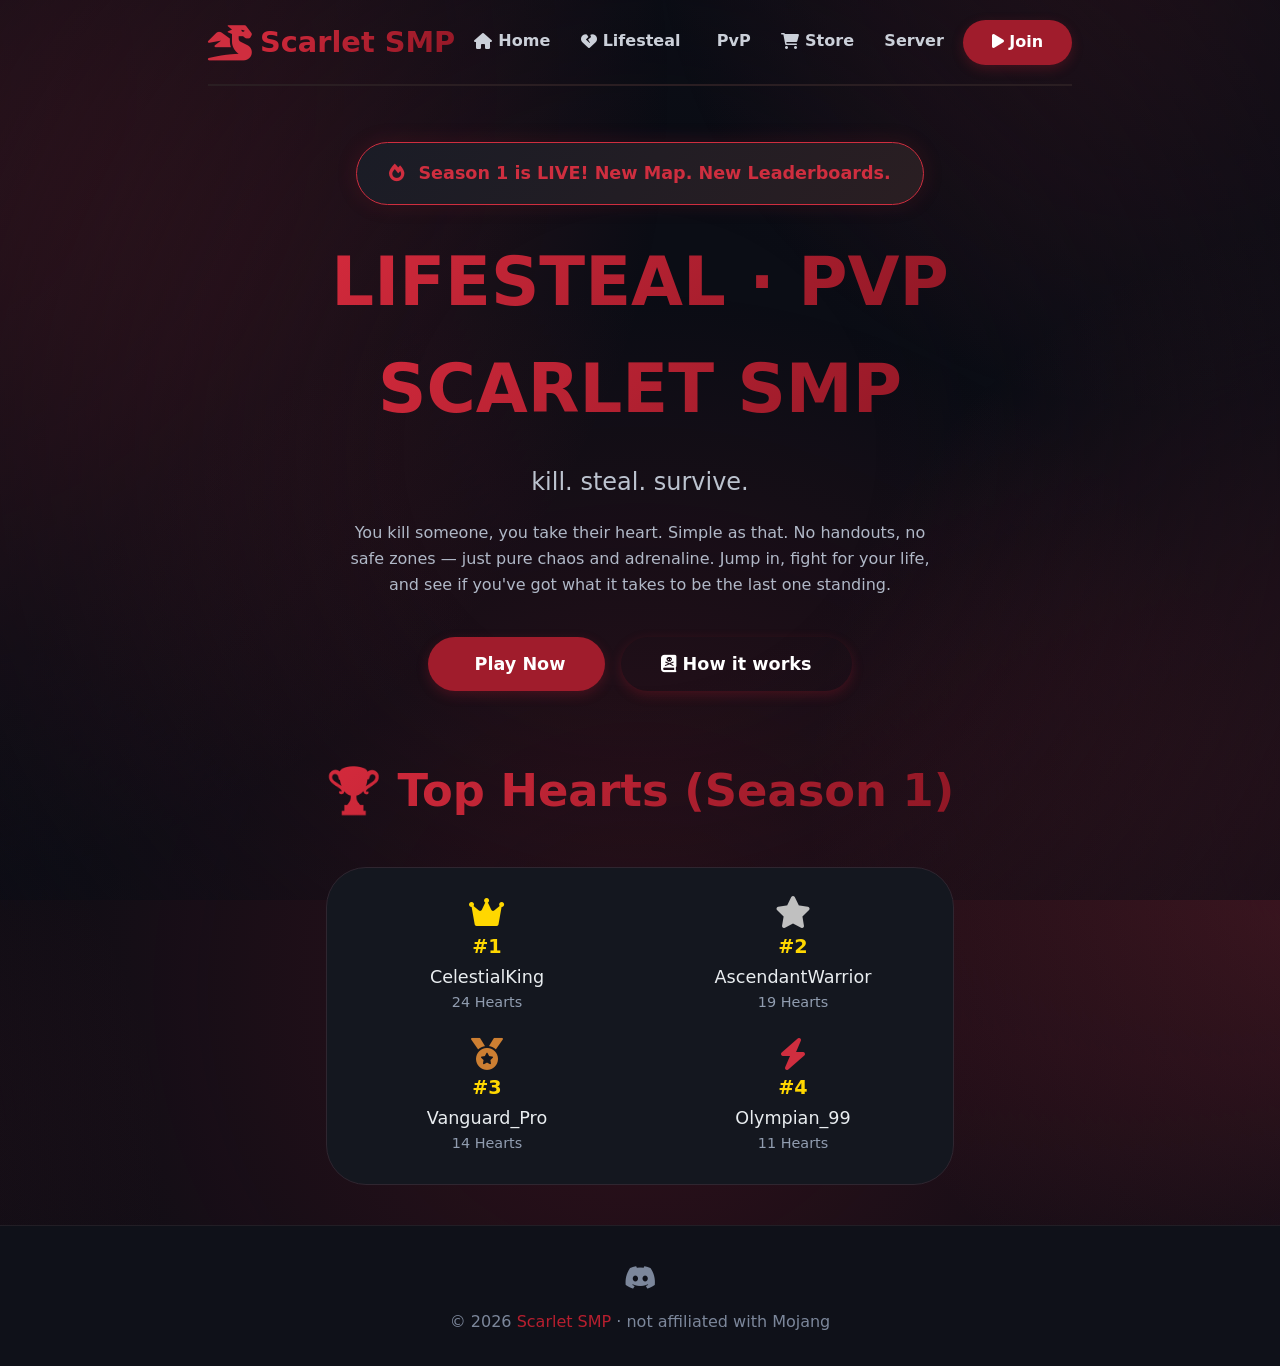
==== index.html @ 1c4e5451 "Add files via upload" ====
<!DOCTYPE html>
<html lang="en">
<head>
  <meta charset="UTF-8">
  <meta name="viewport" content="width=device-width, initial-scale=1.0">
  <title>Scarlet SMP · Home</title>
  <link rel="stylesheet" href="https://cdnjs.cloudflare.com/ajax/libs/font-awesome/6.0.0-beta3/css/all.min.css">
  <link rel="stylesheet" href="style.css">
  <style>
    .hero { text-align: center; padding: 3.5rem 0 1.5rem; }
    .hero h1 { font-size: 4.2rem; }
    .hero .subtitle { font-size: 1.5rem; margin: 1.2rem 0; color: #bcc3cf; }
    .hero p { max-width: 600px; margin: 0 auto 2.5rem; color: #b0b8c7; }
    
    .season-banner {
      background: linear-gradient(135deg, #1a1c26, #2a1e22);
      border: 1px solid #cf2e3f;
      border-radius: 60px;
      padding: 1rem 2rem;
      display: inline-block;
      margin-bottom: 1.5rem;
      color: #cf2e3f;
      font-weight: 700;
      font-size: 1.1rem;
      box-shadow: 0 0 20px rgba(160, 28, 44, 0.2);
    }
    .season-banner i { margin-right: 8px; }

    .leaderboard-grid {
      display: grid;
      grid-template-columns: repeat(auto-fit, minmax(200px, 1fr));
      gap: 1.5rem;
      margin: 2.5rem 0;
      background: #14171f;
      padding: 1.8rem 1.2rem;
      border-radius: 40px;
      border: 1px solid #2f2630;
    }
    .lb-item { text-align: center; }
    .lb-item i { font-size: 2rem; color: #cf2e3f; margin-bottom: 0.2rem; }
    .lb-item .rank { font-size: 1.2rem; font-weight: 700; color: #ffd700; }
    .lb-item .player { font-size: 1.1rem; color: #e9edf0; }
    .lb-item .stat { font-size: 0.9rem; color: #919db0; }
  </style>
</head>
<body>
  <div class="container">
    <nav class="navbar">
      <a href="index.html" class="logo"><i class="fas fa-dragon"></i><span>Scarlet SMP</span></a>
      <div class="nav-links">
        <a href="index.html"><i class="fas fa-home"></i> Home</a>
        <a href="lifesteal.html"><i class="fas fa-heart-broken"></i> Lifesteal</a>
        <a href="pvp.html"><i class="fas fa-sword"></i> PvP</a>
        <a href="store/index.html"><i class="fas fa-shopping-cart"></i> Store</a>
        <a href="server.html">Server</a>
      </div>
      <a href="minecraft://scarletsmp.playwithbao.com:48316" class="btn"><i class="fas fa-play"></i> Join</a>
    </nav>
  </div>

  <div class="container">
    <div class="hero">
      <div class="season-banner"><i class="fas fa-fire"></i> Season 1 is LIVE! New Map. New Leaderboards.</div>
      <h1>LIFESTEAL · PVP</h1>
      <h1>SCARLET SMP</h1>
      <div class="subtitle">kill. steal. survive.</div>
      <p>You kill someone, you take their heart. Simple as that. No handouts, no safe zones — just pure chaos and adrenaline. Jump in, fight for your life, and see if you've got what it takes to be the last one standing.</p>
      <div class="hero-actions" style="display: flex; gap: 1rem; justify-content: center; flex-wrap: wrap;">
        <a href="minecraft://scarletsmp.playwithbao.com:48316" class="btn" style="font-size: 1.1rem; padding: 0.8rem 2.5rem;"><i class="fas fa-sword"></i> Play Now</a>
        <a href="lifesteal.html" class="btn btn-outline" style="font-size: 1.1rem; padding: 0.8rem 2.5rem;"><i class="fas fa-book-dead"></i> How it works</a>
      </div>
    </div>
  </div>

  <!-- Leaderboard Section -->
  <div class="container">
    <h2 class="section-title"><span>🏆 Top Hearts (Season 1)</span></h2>
    <div class="leaderboard-grid">
      <div class="lb-item">
        <i class="fas fa-crown" style="color: #ffd700;"></i>
        <div class="rank">#1</div>
        <div class="player">CelestialKing</div>
        <div class="stat">24 Hearts</div>
      </div>
      <div class="lb-item">
        <i class="fas fa-star" style="color: #c0c0c0;"></i>
        <div class="rank">#2</div>
        <div class="player">AscendantWarrior</div>
        <div class="stat">19 Hearts</div>
      </div>
      <div class="lb-item">
        <i class="fas fa-medal" style="color: #cd7f32;"></i>
        <div class="rank">#3</div>
        <div class="player">Vanguard_Pro</div>
        <div class="stat">14 Hearts</div>
      </div>
      <div class="lb-item">
        <i class="fas fa-bolt" style="color: #cf2e3f;"></i>
        <div class="rank">#4</div>
        <div class="player">Olympian_99</div>
        <div class="stat">11 Hearts</div>
      </div>
    </div>
  </div>

  <footer>
    <div class="container">
      <div class="footer-content">
        <div class="socials">
          <a href="https://discord.gg/9A75VWaHrr" target="_blank"><i class="fab fa-discord"></i></a>
        </div>
        <div class="copy">&copy; 2026 <span>Scarlet SMP</span> · not affiliated with Mojang</div>
      </div>
    </div>
  </footer>
</body>
</html>
---- style.css ----
/* ===== PURE DARK THEME & SMOOTH ANIMATIONS ===== */
* { margin: 0; padding: 0; box-sizing: border-box; }

html { scroll-behavior: smooth; }

body {
  font-family: 'Segoe UI', Roboto, system-ui, sans-serif;
  background: #0b0d15;
  color: #e9edf0;
  line-height: 1.6;
  min-height: 100vh;
  display: flex;
  flex-direction: column;
  overflow-x: hidden;
  position: relative;
}

/* ===== MOVING BLURRY GLOW BACKGROUND ===== */
body::before {
  content: '';
  position: fixed;
  top: -50%;
  left: -50%;
  width: 200%;
  height: 200%;
  z-index: -2;
  pointer-events: none;
  
  /* Bright, large, soft circular blurs */
  background: 
    radial-gradient(circle 800px at 20% 30%, rgba(207, 46, 63, 0.35), transparent 100%),
    radial-gradient(circle 600px at 80% 70%, rgba(207, 46, 63, 0.30), transparent 100%),
    radial-gradient(circle 700px at 50% 80%, rgba(160, 28, 44, 0.25), transparent 100%),
    radial-gradient(circle 500px at 70% 20%, rgba(207, 46, 63, 0.20), transparent 100%),
    radial-gradient(circle 550px at 10% 90%, rgba(160, 28, 44, 0.20), transparent 100%);
    
  /* 6% FASTER (18.8s instead of 20s) */
  animation: moveGlows 18.8s linear infinite alternate;
}

@keyframes moveGlows {
  0% { 
    transform: translate(0%, 0%) scale(1); 
  }
  25% { 
    transform: translate(-5%, -5%) scale(1.1); 
  }
  50% { 
    transform: translate(5%, -10%) scale(0.9); 
  }
  75% { 
    transform: translate(-10%, 5%) scale(1.05); 
  }
  100% { 
    transform: translate(0%, 0%) scale(1); 
  }
}

/* Slightly lighter vignette to keep focus on text */
body::after {
  content: '';
  position: fixed;
  top: 0; left: 0; width: 100%; height: 100%;
  background: radial-gradient(circle at center, transparent 30%, rgba(11, 13, 21, 0.6) 100%);
  z-index: -1;
  pointer-events: none;
}

.container { max-width: 1200px; margin: 0 auto; padding: 0 1.5rem; }

/* ===== ANIMATIONS ===== */
@keyframes fadeInDown {
  from { opacity: 0; transform: translateY(-30px); }
  to { opacity: 1; transform: translateY(0); }
}
@keyframes fadeInUp {
  from { opacity: 0; transform: translateY(40px); }
  to { opacity: 1; transform: translateY(0); }
}
@keyframes shimmer {
  0% { background-position: 0% 50%; }
  50% { background-position: 100% 50%; }
  100% { background-position: 0% 50%; }
}
@keyframes pulse {
  0% { transform: scale(0.95); opacity: 0.7; }
  50% { transform: scale(1.1); opacity: 1; }
  100% { transform: scale(0.95); opacity: 0.7; }
}

.navbar { animation: fadeInDown 0.6s ease-out; }
.hero h1 { animation: fadeInUp 0.8s ease-out; }
.hero .subtitle { animation: fadeInUp 0.8s ease-out 0.2s both; }
.hero p { animation: fadeInUp 0.8s ease-out 0.3s both; }
.hero-actions { animation: fadeInUp 0.8s ease-out 0.4s both; }

.stat-item { animation: fadeInUp 0.6s ease-out both; }
.stat-item:nth-child(1) { animation-delay: 0.1s; }
.stat-item:nth-child(2) { animation-delay: 0.2s; }
.stat-item:nth-child(3) { animation-delay: 0.3s; }
.stat-item:nth-child(4) { animation-delay: 0.4s; }

.feature-card { animation: fadeInUp 0.7s ease-out both; }
.feature-card:nth-child(1) { animation-delay: 0.1s; }
.feature-card:nth-child(2) { animation-delay: 0.2s; }
.feature-card:nth-child(3) { animation-delay: 0.3s; }
.feature-card:nth-child(4) { animation-delay: 0.4s; }

.pvp-card { animation: fadeInUp 0.7s ease-out both; }
.pvp-card:nth-child(1) { animation-delay: 0.1s; }
.pvp-card:nth-child(2) { animation-delay: 0.2s; }
.pvp-card:nth-child(3) { animation-delay: 0.3s; }
.pvp-card:nth-child(4) { animation-delay: 0.4s; }

/* ===== GRADIENTS WITH SHIMMER ===== */
.scarlet-glow, .logo span, .server-ip .ip, .stat-item .number, .section-title span, .hero h1 {
  background: linear-gradient(135deg, #d42a3c, #8f1725, #d42a3c);
  background-size: 200% 200%;
  -webkit-background-clip: text;
  -webkit-text-fill-color: transparent;
  background-clip: text;
  animation: shimmer 4s ease-in-out infinite;
}

.btn, .badge { background: #a01c2c; transition: all 0.3s ease; }
.btn:hover { background: #c42336; transform: scale(1.05); }
.btn-outline {
  border: 2px solid #cf2e3f;
  color: #f03a4e;
  background: transparent;
  transition: all 0.3s ease;
}
.btn-outline:hover { background: #cf2e3f; color: white; transform: scale(1.05); }

/* ===== NAVBAR ===== */
.navbar {
  display: flex;
  justify-content: space-between;
  align-items: center;
  flex-wrap: wrap;
  padding: 1.2rem 0;
  border-bottom: 2px solid #2a1e22;
  gap: 1rem;
}
.logo {
  display: flex;
  align-items: center;
  gap: 0.5rem;
  font-size: 1.8rem;
  font-weight: 800;
  text-decoration: none;
}
.logo i { color: #cf2e3f; font-size: 2.2rem; }

.nav-links {
  display: flex;
  gap: 1.5rem;
  font-weight: 600;
  flex-wrap: wrap;
}
.nav-links a {
  color: #cbd0d9;
  text-decoration: none;
  transition: 0.3s ease;
  padding: 0.4rem 0.2rem;
  border-bottom: 2px solid transparent;
  display: flex;
  align-items: center;
}
.nav-links a:hover { color: #f03a4e; border-bottom-color: #cf2e3f; transform: translateY(-2px); }
.nav-links a i { margin-right: 6px; }

.btn {
  display: inline-block;
  padding: 0.6rem 1.8rem;
  border-radius: 40px;
  font-weight: 700;
  color: white;
  text-decoration: none;
  border: none;
  cursor: pointer;
  box-shadow: 0 4px 12px rgba(160, 28, 44, 0.3);
}

/* ===== FOOTER ===== */
footer {
  margin-top: auto;
  background: #0f1119;
  padding: 2rem 0;
  border-top: 1px solid #221e25;
}
.footer-content {
  display: flex;
  flex-direction: column;
  align-items: center;
  gap: 0.6rem;
  color: #7c879b;
}
.footer-content .socials { display: flex; gap: 2rem; font-size: 1.6rem; }
.footer-content .socials a { color: #7c879b; transition: 0.3s ease; }
.footer-content .socials a:hover { color: #cf2e3f; transform: scale(1.1) rotate(5deg); }
.footer-content .copy span { color: #b71f2f; }

/* ===== PAGE SPECIFIC STYLES ===== */
.stats-grid {
  display: grid;
  grid-template-columns: repeat(4, 1fr);
  gap: 1.8rem;
  margin: 2.5rem 0;
  background: #14171f;
  padding: 1.8rem 1.2rem;
  border-radius: 40px;
  border: 1px solid #2f2630;
}
.stat-item { text-align: center; }
.stat-item i { font-size: 2.2rem; color: #cf2e3f; margin-bottom: 0.2rem; }
.stat-item .number { font-size: 2rem; font-weight: 800; }
.stat-item .label { color: #9ba3b3; font-weight: 500; text-transform: uppercase; font-size: 0.8rem; }

.section-title {
  font-size: 2.8rem;
  font-weight: 800;
  margin: 2.5rem 0 2rem;
  text-align: center;
}

.feature-card {
  background: #14171f;
  padding: 2rem 1.5rem;
  border-radius: 30px;
  border: 1px solid #2a2025;
  transition: all 0.3s cubic-bezier(0.175, 0.885, 0.32, 1.275);
  box-shadow: 0 8px 0 #0b0d15;
}
.feature-card:hover {
  transform: translateY(-10px) scale(1.02);
  border-color: #b71f2f;
  box-shadow: 0 15px 30px -10px rgba(160, 28, 44, 0.4);
}
.feature-card i { font-size: 2.5rem; color: #cf2e3f; margin-bottom: 0.8rem; }
.feature-card h3 { font-size: 1.6rem; font-weight: 700; margin-bottom: 0.5rem; }
.feature-card p { color: #a4adb9; }

.pvp-card {
  background: #11141c;
  border-radius: 30px;
  padding: 2rem 1.8rem;
  flex: 1 1 220px;
  border: 1px solid #2d2127;
  text-align: center;
  transition: all 0.3s cubic-bezier(0.175, 0.885, 0.32, 1.275);
}
.pvp-card:hover {
  transform: translateY(-10px) scale(1.02);
  border-color: #b71f2f;
  box-shadow: 0 15px 30px -10px rgba(160, 28, 44, 0.4);
}
.pvp-card i { font-size: 2.8rem; color: #b71f2f; }
.pvp-card h4 { font-size: 1.5rem; margin: 0.5rem 0; }
.pvp-card .small-text { color: #919db0; }

/* Responsive */
@media (max-width: 750px) {
  .navbar { flex-direction: column; gap: 0.8rem; }
  .stats-grid { grid-template-columns: repeat(2, 1fr); }
}
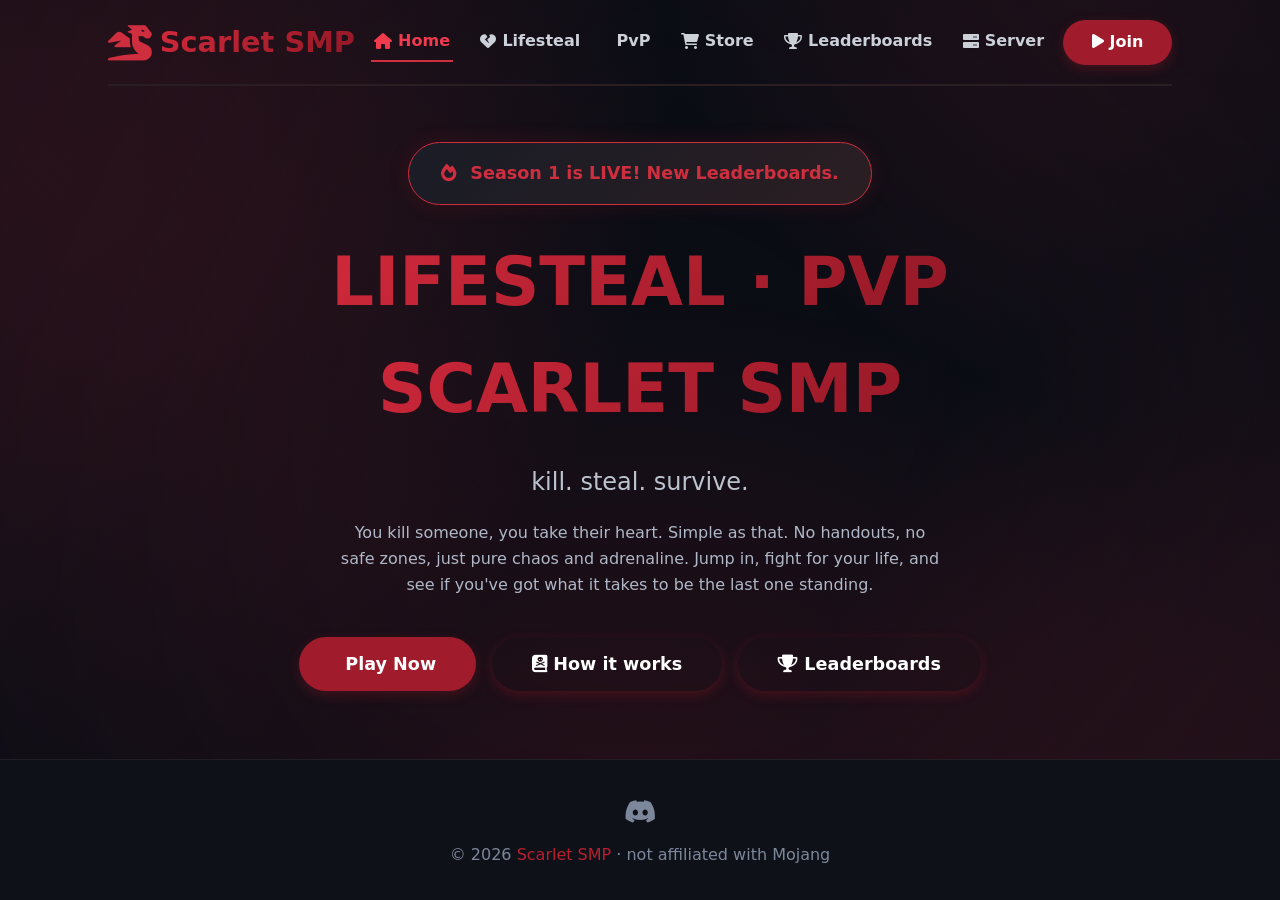
==== commit f7c40982: "Add files via upload" ====
--- a/index.html
+++ b/index.html
@@ -11,7 +11,6 @@
     .hero h1 { font-size: 4.2rem; }
     .hero .subtitle { font-size: 1.5rem; margin: 1.2rem 0; color: #bcc3cf; }
     .hero p { max-width: 600px; margin: 0 auto 2.5rem; color: #b0b8c7; }
-    
     .season-banner {
       background: linear-gradient(135deg, #1a1c26, #2a1e22);
       border: 1px solid #cf2e3f;
@@ -25,22 +24,6 @@
       box-shadow: 0 0 20px rgba(160, 28, 44, 0.2);
     }
     .season-banner i { margin-right: 8px; }
-
-    .leaderboard-grid {
-      display: grid;
-      grid-template-columns: repeat(auto-fit, minmax(200px, 1fr));
-      gap: 1.5rem;
-      margin: 2.5rem 0;
-      background: #14171f;
-      padding: 1.8rem 1.2rem;
-      border-radius: 40px;
-      border: 1px solid #2f2630;
-    }
-    .lb-item { text-align: center; }
-    .lb-item i { font-size: 2rem; color: #cf2e3f; margin-bottom: 0.2rem; }
-    .lb-item .rank { font-size: 1.2rem; font-weight: 700; color: #ffd700; }
-    .lb-item .player { font-size: 1.1rem; color: #e9edf0; }
-    .lb-item .stat { font-size: 0.9rem; color: #919db0; }
   </style>
 </head>
 <body>
@@ -48,11 +31,12 @@
     <nav class="navbar">
       <a href="index.html" class="logo"><i class="fas fa-dragon"></i><span>Scarlet SMP</span></a>
       <div class="nav-links">
-        <a href="index.html"><i class="fas fa-home"></i> Home</a>
+        <a href="index.html" style="color:#f03a4e; border-bottom-color:#cf2e3f;"><i class="fas fa-home"></i> Home</a>
         <a href="lifesteal.html"><i class="fas fa-heart-broken"></i> Lifesteal</a>
         <a href="pvp.html"><i class="fas fa-sword"></i> PvP</a>
         <a href="store/index.html"><i class="fas fa-shopping-cart"></i> Store</a>
-        <a href="server.html">Server</a>
+        <a href="leaderboards.html"><i class="fas fa-trophy"></i> Leaderboards</a>
+        <a href="server.html"><i class="fas fa-server"></i> Server</a>
       </div>
       <a href="minecraft://scarletsmp.playwithbao.com:48316" class="btn"><i class="fas fa-play"></i> Join</a>
     </nav>
@@ -60,45 +44,15 @@
 
   <div class="container">
     <div class="hero">
-      <div class="season-banner"><i class="fas fa-fire"></i> Season 1 is LIVE! New Map. New Leaderboards.</div>
+      <div class="season-banner"><i class="fas fa-fire"></i> Season 1 is LIVE! New Leaderboards.</div>
       <h1>LIFESTEAL · PVP</h1>
       <h1>SCARLET SMP</h1>
       <div class="subtitle">kill. steal. survive.</div>
-      <p>You kill someone, you take their heart. Simple as that. No handouts, no safe zones — just pure chaos and adrenaline. Jump in, fight for your life, and see if you've got what it takes to be the last one standing.</p>
+      <p>You kill someone, you take their heart. Simple as that. No handouts, no safe zones, just pure chaos and adrenaline. Jump in, fight for your life, and see if you've got what it takes to be the last one standing.</p>
       <div class="hero-actions" style="display: flex; gap: 1rem; justify-content: center; flex-wrap: wrap;">
         <a href="minecraft://scarletsmp.playwithbao.com:48316" class="btn" style="font-size: 1.1rem; padding: 0.8rem 2.5rem;"><i class="fas fa-sword"></i> Play Now</a>
         <a href="lifesteal.html" class="btn btn-outline" style="font-size: 1.1rem; padding: 0.8rem 2.5rem;"><i class="fas fa-book-dead"></i> How it works</a>
-      </div>
-    </div>
-  </div>
-
-  <!-- Leaderboard Section -->
-  <div class="container">
-    <h2 class="section-title"><span>🏆 Top Hearts (Season 1)</span></h2>
-    <div class="leaderboard-grid">
-      <div class="lb-item">
-        <i class="fas fa-crown" style="color: #ffd700;"></i>
-        <div class="rank">#1</div>
-        <div class="player">CelestialKing</div>
-        <div class="stat">24 Hearts</div>
-      </div>
-      <div class="lb-item">
-        <i class="fas fa-star" style="color: #c0c0c0;"></i>
-        <div class="rank">#2</div>
-        <div class="player">AscendantWarrior</div>
-        <div class="stat">19 Hearts</div>
-      </div>
-      <div class="lb-item">
-        <i class="fas fa-medal" style="color: #cd7f32;"></i>
-        <div class="rank">#3</div>
-        <div class="player">Vanguard_Pro</div>
-        <div class="stat">14 Hearts</div>
-      </div>
-      <div class="lb-item">
-        <i class="fas fa-bolt" style="color: #cf2e3f;"></i>
-        <div class="rank">#4</div>
-        <div class="player">Olympian_99</div>
-        <div class="stat">11 Hearts</div>
+        <a href="leaderboards.html" class="btn btn-outline" style="font-size: 1.1rem; padding: 0.8rem 2.5rem;"><i class="fas fa-trophy"></i> Leaderboards</a>
       </div>
     </div>
   </div>
@@ -107,7 +61,7 @@
     <div class="container">
       <div class="footer-content">
         <div class="socials">
-          <a href="https://discord.gg/9A75VWaHrr" target="_blank"><i class="fab fa-discord"></i></a>
+          <a href="https://discord.gg/pzXv2XDpx" target="_blank"><i class="fab fa-discord"></i></a>
         </div>
         <div class="copy">&copy; 2026 <span>Scarlet SMP</span> · not affiliated with Mojang</div>
       </div>
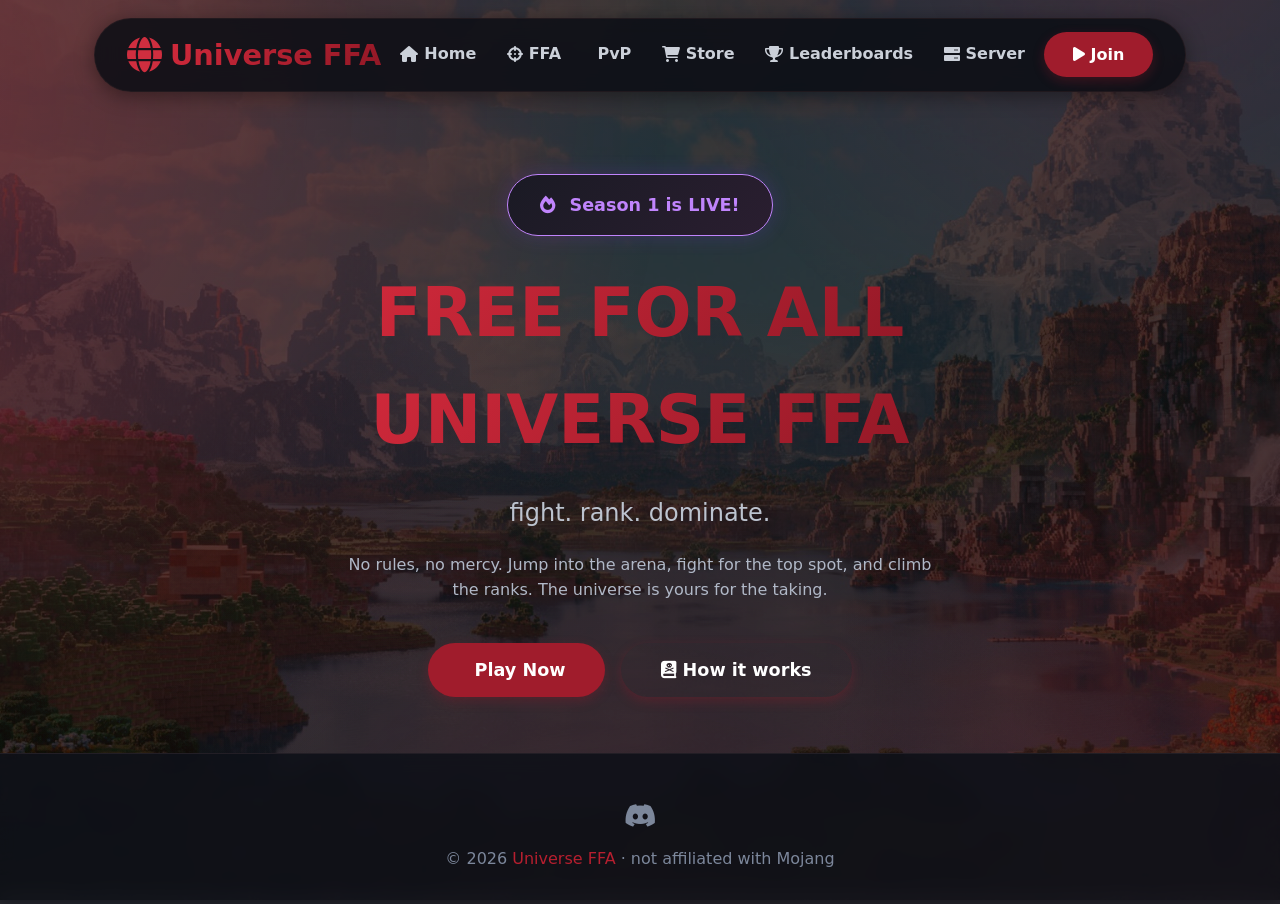
==== commit 9ae47b2b: "Update index.html" ====
--- a/index.html
+++ b/index.html
@@ -3,25 +3,20 @@
 <head>
   <meta charset="UTF-8">
   <meta name="viewport" content="width=device-width, initial-scale=1.0">
-  <title>Scarlet SMP · Home</title>
+  <title>Universe FFA · Home</title>
+  <link rel="icon" type="image/png" href="favicon.png">
   <link rel="stylesheet" href="https://cdnjs.cloudflare.com/ajax/libs/font-awesome/6.0.0-beta3/css/all.min.css">
   <link rel="stylesheet" href="style.css">
   <style>
-    .hero { text-align: center; padding: 3.5rem 0 1.5rem; }
+    .hero { text-align: center; padding: 3.5rem 0; }
     .hero h1 { font-size: 4.2rem; }
     .hero .subtitle { font-size: 1.5rem; margin: 1.2rem 0; color: #bcc3cf; }
     .hero p { max-width: 600px; margin: 0 auto 2.5rem; color: #b0b8c7; }
     .season-banner {
-      background: linear-gradient(135deg, #1a1c26, #2a1e22);
-      border: 1px solid #cf2e3f;
-      border-radius: 60px;
-      padding: 1rem 2rem;
-      display: inline-block;
-      margin-bottom: 1.5rem;
-      color: #cf2e3f;
-      font-weight: 700;
-      font-size: 1.1rem;
-      box-shadow: 0 0 20px rgba(160, 28, 44, 0.2);
+      background: linear-gradient(135deg, #1a1a24, #2a1e30);
+      border: 1px solid #c084fc; border-radius: 60px; padding: 1rem 2rem;
+      display: inline-block; margin-bottom: 1.5rem; color: #c084fc;
+      font-weight: 700; font-size: 1.1rem; box-shadow: 0 0 20px rgba(124, 58, 237, 0.2);
     }
     .season-banner i { margin-right: 8px; }
   </style>
@@ -29,10 +24,10 @@
 <body>
   <div class="container">
     <nav class="navbar">
-      <a href="index.html" class="logo"><i class="fas fa-dragon"></i><span>Scarlet SMP</span></a>
+      <a href="index.html" class="logo"><i class="fas fa-globe"></i><span>Universe FFA</span></a>
       <div class="nav-links">
-        <a href="index.html" style="color:#f03a4e; border-bottom-color:#cf2e3f;"><i class="fas fa-home"></i> Home</a>
-        <a href="lifesteal.html"><i class="fas fa-heart-broken"></i> Lifesteal</a>
+        <a href="index.html"><i class="fas fa-home"></i> Home</a>
+        <a href="ffa.html"><i class="fas fa-crosshairs"></i> FFA</a>
         <a href="pvp.html"><i class="fas fa-sword"></i> PvP</a>
         <a href="store/index.html"><i class="fas fa-shopping-cart"></i> Store</a>
         <a href="leaderboards.html"><i class="fas fa-trophy"></i> Leaderboards</a>
@@ -41,31 +36,28 @@
       <a href="minecraft://scarletsmp.playwithbao.com:48316" class="btn"><i class="fas fa-play"></i> Join</a>
     </nav>
   </div>
-
   <div class="container">
     <div class="hero">
-      <div class="season-banner"><i class="fas fa-fire"></i> Season 1 is LIVE! New Leaderboards.</div>
-      <h1>LIFESTEAL · PVP</h1>
-      <h1>SCARLET SMP</h1>
-      <div class="subtitle">kill. steal. survive.</div>
-      <p>You kill someone, you take their heart. Simple as that. No handouts, no safe zones, just pure chaos and adrenaline. Jump in, fight for your life, and see if you've got what it takes to be the last one standing.</p>
+      <div class="season-banner"><i class="fas fa-fire"></i> Season 1 is LIVE!</div>
+      <h1>FREE FOR ALL</h1>
+      <h1>UNIVERSE FFA</h1>
+      <div class="subtitle">fight. rank. dominate.</div>
+      <p>No rules, no mercy. Jump into the arena, fight for the top spot, and climb the ranks. The universe is yours for the taking.</p>
       <div class="hero-actions" style="display: flex; gap: 1rem; justify-content: center; flex-wrap: wrap;">
         <a href="minecraft://scarletsmp.playwithbao.com:48316" class="btn" style="font-size: 1.1rem; padding: 0.8rem 2.5rem;"><i class="fas fa-sword"></i> Play Now</a>
-        <a href="lifesteal.html" class="btn btn-outline" style="font-size: 1.1rem; padding: 0.8rem 2.5rem;"><i class="fas fa-book-dead"></i> How it works</a>
-        <a href="leaderboards.html" class="btn btn-outline" style="font-size: 1.1rem; padding: 0.8rem 2.5rem;"><i class="fas fa-trophy"></i> Leaderboards</a>
+        <a href="ffa.html" class="btn btn-outline" style="font-size: 1.1rem; padding: 0.8rem 2.5rem;"><i class="fas fa-book-dead"></i> How it works</a>
       </div>
     </div>
   </div>
-
   <footer>
     <div class="container">
       <div class="footer-content">
         <div class="socials">
           <a href="https://discord.gg/pzXv2XDpx" target="_blank"><i class="fab fa-discord"></i></a>
         </div>
-        <div class="copy">&copy; 2026 <span>Scarlet SMP</span> · not affiliated with Mojang</div>
+        <div class="copy">&copy; 2026 <span>Universe FFA</span> · not affiliated with Mojang</div>
       </div>
     </div>
   </footer>
 </body>
-</html>+</html>
--- a/style.css
+++ b/style.css
@@ -1,11 +1,12 @@
-/* ===== PURE DARK THEME & SMOOTH ANIMATIONS ===== */
 * { margin: 0; padding: 0; box-sizing: border-box; }
-
 html { scroll-behavior: smooth; }
-
 body {
   font-family: 'Segoe UI', Roboto, system-ui, sans-serif;
-  background: #0b0d15;
+  background-image: url('mc-bg.jpg');
+  background-size: cover;
+  background-position: center;
+  background-attachment: fixed;
+  background-repeat: no-repeat;
   color: #e9edf0;
   line-height: 1.6;
   min-height: 100vh;
@@ -14,61 +15,41 @@
   overflow-x: hidden;
   position: relative;
 }
-
-/* ===== MOVING BLURRY GLOW BACKGROUND ===== */
 body::before {
+  content: '';
+  position: fixed;
+  top: 0;
+  left: 0;
+  width: 100%;
+  height: 100%;
+  background: rgba(0, 0, 0, 0.75);
+  z-index: -2;
+  pointer-events: none;
+}
+body::after {
   content: '';
   position: fixed;
   top: -50%;
   left: -50%;
   width: 200%;
   height: 200%;
-  z-index: -2;
-  pointer-events: none;
-  
-  /* Bright, large, soft circular blurs */
-  background: 
-    radial-gradient(circle 800px at 20% 30%, rgba(207, 46, 63, 0.35), transparent 100%),
-    radial-gradient(circle 600px at 80% 70%, rgba(207, 46, 63, 0.30), transparent 100%),
-    radial-gradient(circle 700px at 50% 80%, rgba(160, 28, 44, 0.25), transparent 100%),
-    radial-gradient(circle 500px at 70% 20%, rgba(207, 46, 63, 0.20), transparent 100%),
-    radial-gradient(circle 550px at 10% 90%, rgba(160, 28, 44, 0.20), transparent 100%);
-    
-  /* 6% FASTER (18.8s instead of 20s) */
+  background: radial-gradient(circle 800px at 20% 30%, rgba(207, 46, 63, 0.35), transparent 100%),
+              radial-gradient(circle 600px at 80% 70%, rgba(207, 46, 63, 0.30), transparent 100%),
+              radial-gradient(circle 700px at 50% 80%, rgba(160, 28, 44, 0.25), transparent 100%),
+              radial-gradient(circle 500px at 70% 20%, rgba(207, 46, 63, 0.20), transparent 100%),
+              radial-gradient(circle 550px at 10% 90%, rgba(160, 28, 44, 0.20), transparent 100%);
   animation: moveGlows 18.8s linear infinite alternate;
-}
-
-@keyframes moveGlows {
-  0% { 
-    transform: translate(0%, 0%) scale(1); 
-  }
-  25% { 
-    transform: translate(-5%, -5%) scale(1.1); 
-  }
-  50% { 
-    transform: translate(5%, -10%) scale(0.9); 
-  }
-  75% { 
-    transform: translate(-10%, 5%) scale(1.05); 
-  }
-  100% { 
-    transform: translate(0%, 0%) scale(1); 
-  }
-}
-
-/* Slightly lighter vignette to keep focus on text */
-body::after {
-  content: '';
-  position: fixed;
-  top: 0; left: 0; width: 100%; height: 100%;
-  background: radial-gradient(circle at center, transparent 30%, rgba(11, 13, 21, 0.6) 100%);
   z-index: -1;
   pointer-events: none;
 }
-
-.container { max-width: 1200px; margin: 0 auto; padding: 0 1.5rem; }
-
-/* ===== ANIMATIONS ===== */
+@keyframes moveGlows {
+  0% { transform: translate(0%, 0%) scale(1); }
+  25% { transform: translate(-5%, -5%) scale(1.1); }
+  50% { transform: translate(5%, -10%) scale(0.9); }
+  75% { transform: translate(-10%, 5%) scale(1.05); }
+  100% { transform: translate(0%, 0%) scale(1); }
+}
+.container { max-width: 1200px; margin: 0 auto; padding: 0 1.5rem; margin-top: 10px; }
 @keyframes fadeInDown {
   from { opacity: 0; transform: translateY(-30px); }
   to { opacity: 1; transform: translateY(0); }
@@ -87,32 +68,26 @@
   50% { transform: scale(1.1); opacity: 1; }
   100% { transform: scale(0.95); opacity: 0.7; }
 }
-
 .navbar { animation: fadeInDown 0.6s ease-out; }
 .hero h1 { animation: fadeInUp 0.8s ease-out; }
 .hero .subtitle { animation: fadeInUp 0.8s ease-out 0.2s both; }
 .hero p { animation: fadeInUp 0.8s ease-out 0.3s both; }
 .hero-actions { animation: fadeInUp 0.8s ease-out 0.4s both; }
-
 .stat-item { animation: fadeInUp 0.6s ease-out both; }
 .stat-item:nth-child(1) { animation-delay: 0.1s; }
 .stat-item:nth-child(2) { animation-delay: 0.2s; }
 .stat-item:nth-child(3) { animation-delay: 0.3s; }
 .stat-item:nth-child(4) { animation-delay: 0.4s; }
-
 .feature-card { animation: fadeInUp 0.7s ease-out both; }
 .feature-card:nth-child(1) { animation-delay: 0.1s; }
 .feature-card:nth-child(2) { animation-delay: 0.2s; }
 .feature-card:nth-child(3) { animation-delay: 0.3s; }
 .feature-card:nth-child(4) { animation-delay: 0.4s; }
-
 .pvp-card { animation: fadeInUp 0.7s ease-out both; }
 .pvp-card:nth-child(1) { animation-delay: 0.1s; }
 .pvp-card:nth-child(2) { animation-delay: 0.2s; }
 .pvp-card:nth-child(3) { animation-delay: 0.3s; }
 .pvp-card:nth-child(4) { animation-delay: 0.4s; }
-
-/* ===== GRADIENTS WITH SHIMMER ===== */
 .scarlet-glow, .logo span, .server-ip .ip, .stat-item .number, .section-title span, .hero h1 {
   background: linear-gradient(135deg, #d42a3c, #8f1725, #d42a3c);
   background-size: 200% 200%;
@@ -121,7 +96,6 @@
   background-clip: text;
   animation: shimmer 4s ease-in-out infinite;
 }
-
 .btn, .badge { background: #a01c2c; transition: all 0.3s ease; }
 .btn:hover { background: #c42336; transform: scale(1.05); }
 .btn-outline {
@@ -132,16 +106,22 @@
 }
 .btn-outline:hover { background: #cf2e3f; color: white; transform: scale(1.05); }
 
-/* ===== NAVBAR ===== */
+/* ===== UPDATED CURVED NAVBAR ===== */
 .navbar {
   display: flex;
   justify-content: space-between;
   align-items: center;
   flex-wrap: wrap;
-  padding: 1.2rem 0;
-  border-bottom: 2px solid #2a1e22;
+  padding: 0.8rem 2rem;
+  margin: 0.5rem 0 1rem 0;
+  border-radius: 60px;
+  border: 1px solid rgba(42, 30, 34, 0.6);
   gap: 1rem;
-}
+  background: rgba(11, 13, 21, 0.85);
+  backdrop-filter: blur(12px);
+  box-shadow: 0 4px 20px rgba(0, 0, 0, 0.4);
+}
+
 .logo {
   display: flex;
   align-items: center;
@@ -151,7 +131,6 @@
   text-decoration: none;
 }
 .logo i { color: #cf2e3f; font-size: 2.2rem; }
-
 .nav-links {
   display: flex;
   gap: 1.5rem;
@@ -169,7 +148,6 @@
 }
 .nav-links a:hover { color: #f03a4e; border-bottom-color: #cf2e3f; transform: translateY(-2px); }
 .nav-links a i { margin-right: 6px; }
-
 .btn {
   display: inline-block;
   padding: 0.6rem 1.8rem;
@@ -181,11 +159,10 @@
   cursor: pointer;
   box-shadow: 0 4px 12px rgba(160, 28, 44, 0.3);
 }
-
-/* ===== FOOTER ===== */
 footer {
   margin-top: auto;
-  background: #0f1119;
+  background: rgba(15, 17, 25, 0.9);
+  backdrop-filter: blur(10px);
   padding: 2rem 0;
   border-top: 1px solid #221e25;
 }
@@ -200,14 +177,13 @@
 .footer-content .socials a { color: #7c879b; transition: 0.3s ease; }
 .footer-content .socials a:hover { color: #cf2e3f; transform: scale(1.1) rotate(5deg); }
 .footer-content .copy span { color: #b71f2f; }
-
-/* ===== PAGE SPECIFIC STYLES ===== */
 .stats-grid {
   display: grid;
   grid-template-columns: repeat(4, 1fr);
   gap: 1.8rem;
   margin: 2.5rem 0;
-  background: #14171f;
+  background: rgba(20, 23, 31, 0.9);
+  backdrop-filter: blur(10px);
   padding: 1.8rem 1.2rem;
   border-radius: 40px;
   border: 1px solid #2f2630;
@@ -216,16 +192,15 @@
 .stat-item i { font-size: 2.2rem; color: #cf2e3f; margin-bottom: 0.2rem; }
 .stat-item .number { font-size: 2rem; font-weight: 800; }
 .stat-item .label { color: #9ba3b3; font-weight: 500; text-transform: uppercase; font-size: 0.8rem; }
-
 .section-title {
   font-size: 2.8rem;
   font-weight: 800;
   margin: 2.5rem 0 2rem;
   text-align: center;
 }
-
 .feature-card {
-  background: #14171f;
+  background: rgba(20, 23, 31, 0.9);
+  backdrop-filter: blur(10px);
   padding: 2rem 1.5rem;
   border-radius: 30px;
   border: 1px solid #2a2025;
@@ -240,9 +215,9 @@
 .feature-card i { font-size: 2.5rem; color: #cf2e3f; margin-bottom: 0.8rem; }
 .feature-card h3 { font-size: 1.6rem; font-weight: 700; margin-bottom: 0.5rem; }
 .feature-card p { color: #a4adb9; }
-
 .pvp-card {
-  background: #11141c;
+  background: rgba(17, 20, 28, 0.9);
+  backdrop-filter: blur(10px);
   border-radius: 30px;
   padding: 2rem 1.8rem;
   flex: 1 1 220px;
@@ -258,9 +233,7 @@
 .pvp-card i { font-size: 2.8rem; color: #b71f2f; }
 .pvp-card h4 { font-size: 1.5rem; margin: 0.5rem 0; }
 .pvp-card .small-text { color: #919db0; }
-
-/* Responsive */
 @media (max-width: 750px) {
   .navbar { flex-direction: column; gap: 0.8rem; }
   .stats-grid { grid-template-columns: repeat(2, 1fr); }
-}+}
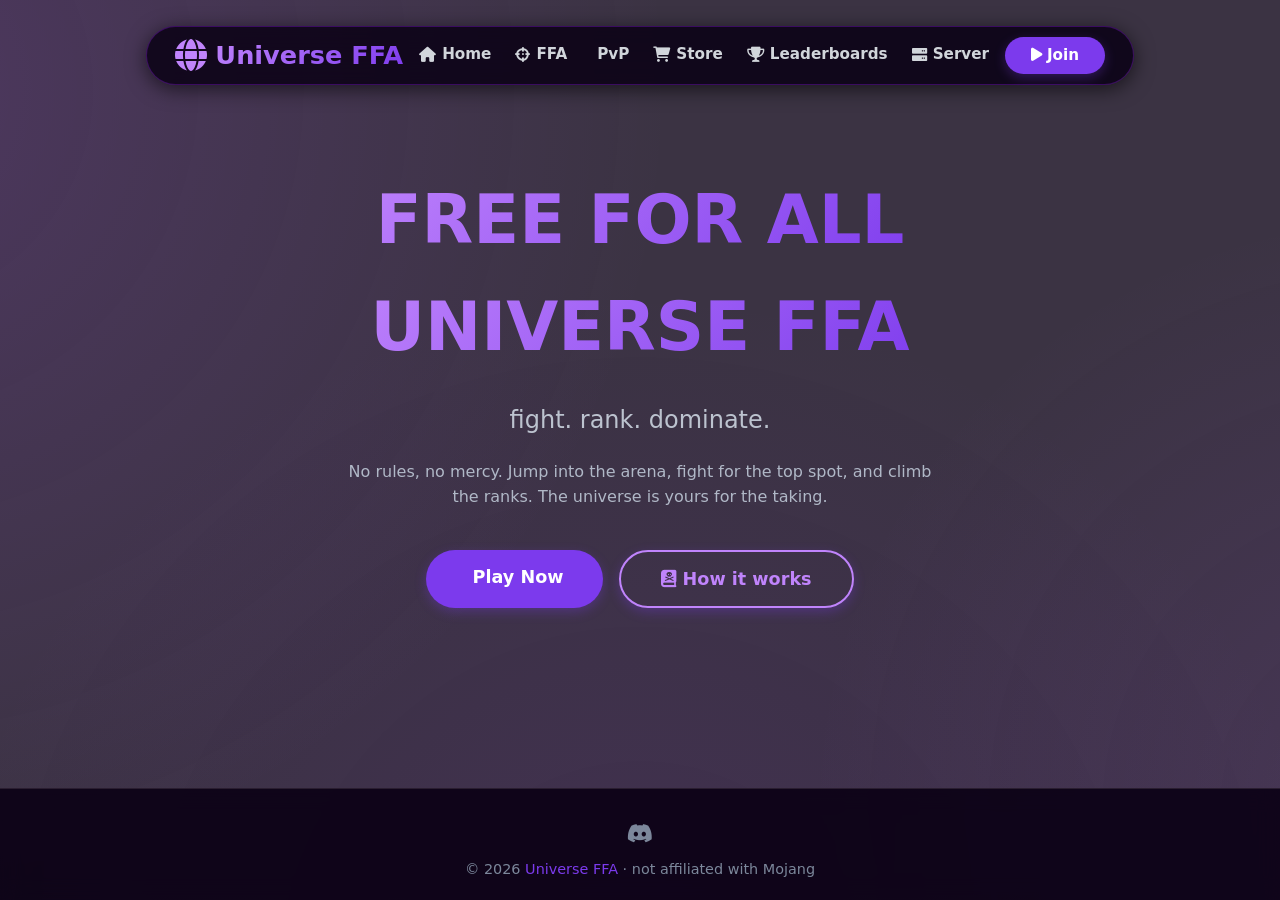
==== commit 0c7d27ed: "Update index.html" ====
--- a/index.html
+++ b/index.html
@@ -12,13 +12,6 @@
     .hero h1 { font-size: 4.2rem; }
     .hero .subtitle { font-size: 1.5rem; margin: 1.2rem 0; color: #bcc3cf; }
     .hero p { max-width: 600px; margin: 0 auto 2.5rem; color: #b0b8c7; }
-    .season-banner {
-      background: linear-gradient(135deg, #1a1a24, #2a1e30);
-      border: 1px solid #c084fc; border-radius: 60px; padding: 1rem 2rem;
-      display: inline-block; margin-bottom: 1.5rem; color: #c084fc;
-      font-weight: 700; font-size: 1.1rem; box-shadow: 0 0 20px rgba(124, 58, 237, 0.2);
-    }
-    .season-banner i { margin-right: 8px; }
   </style>
 </head>
 <body>
@@ -38,7 +31,6 @@
   </div>
   <div class="container">
     <div class="hero">
-      <div class="season-banner"><i class="fas fa-fire"></i> Season 1 is LIVE!</div>
       <h1>FREE FOR ALL</h1>
       <h1>UNIVERSE FFA</h1>
       <div class="subtitle">fight. rank. dominate.</div>
--- a/style.css
+++ b/style.css
@@ -2,12 +2,12 @@
 html { scroll-behavior: smooth; }
 body {
   font-family: 'Segoe UI', Roboto, system-ui, sans-serif;
-  background-image: url('mc-bg.jpg');
+  background-image: url('mc-bg.png');
   background-size: cover;
   background-position: center;
   background-attachment: fixed;
   background-repeat: no-repeat;
-  color: #e9edf0;
+  color: #f0f0f0;
   line-height: 1.6;
   min-height: 100vh;
   display: flex;
@@ -18,26 +18,18 @@
 body::before {
   content: '';
   position: fixed;
-  top: 0;
-  left: 0;
-  width: 100%;
-  height: 100%;
-  background: rgba(0, 0, 0, 0.75);
+  top: 0; left: 0; width: 100%; height: 100%;
+  background: rgba(10, 0, 20, 0.80);
   z-index: -2;
   pointer-events: none;
 }
 body::after {
   content: '';
   position: fixed;
-  top: -50%;
-  left: -50%;
-  width: 200%;
-  height: 200%;
-  background: radial-gradient(circle 800px at 20% 30%, rgba(207, 46, 63, 0.35), transparent 100%),
-              radial-gradient(circle 600px at 80% 70%, rgba(207, 46, 63, 0.30), transparent 100%),
-              radial-gradient(circle 700px at 50% 80%, rgba(160, 28, 44, 0.25), transparent 100%),
-              radial-gradient(circle 500px at 70% 20%, rgba(207, 46, 63, 0.20), transparent 100%),
-              radial-gradient(circle 550px at 10% 90%, rgba(160, 28, 44, 0.20), transparent 100%);
+  top: -50%; left: -50%; width: 200%; height: 200%;
+  background: radial-gradient(circle 800px at 20% 30%, rgba(180, 80, 255, 0.15), transparent 100%),
+              radial-gradient(circle 600px at 80% 70%, rgba(180, 80, 255, 0.10), transparent 100%),
+              radial-gradient(circle 700px at 50% 80%, rgba(120, 20, 200, 0.10), transparent 100%);
   animation: moveGlows 18.8s linear infinite alternate;
   z-index: -1;
   pointer-events: none;
@@ -50,6 +42,7 @@
   100% { transform: translate(0%, 0%) scale(1); }
 }
 .container { max-width: 1200px; margin: 0 auto; padding: 0 1.5rem; margin-top: 10px; }
+
 @keyframes fadeInDown {
   from { opacity: 0; transform: translateY(-30px); }
   to { opacity: 1; transform: translateY(0); }
@@ -68,172 +61,96 @@
   50% { transform: scale(1.1); opacity: 1; }
   100% { transform: scale(0.95); opacity: 0.7; }
 }
+
 .navbar { animation: fadeInDown 0.6s ease-out; }
 .hero h1 { animation: fadeInUp 0.8s ease-out; }
 .hero .subtitle { animation: fadeInUp 0.8s ease-out 0.2s both; }
 .hero p { animation: fadeInUp 0.8s ease-out 0.3s both; }
 .hero-actions { animation: fadeInUp 0.8s ease-out 0.4s both; }
-.stat-item { animation: fadeInUp 0.6s ease-out both; }
-.stat-item:nth-child(1) { animation-delay: 0.1s; }
-.stat-item:nth-child(2) { animation-delay: 0.2s; }
-.stat-item:nth-child(3) { animation-delay: 0.3s; }
-.stat-item:nth-child(4) { animation-delay: 0.4s; }
-.feature-card { animation: fadeInUp 0.7s ease-out both; }
-.feature-card:nth-child(1) { animation-delay: 0.1s; }
-.feature-card:nth-child(2) { animation-delay: 0.2s; }
-.feature-card:nth-child(3) { animation-delay: 0.3s; }
-.feature-card:nth-child(4) { animation-delay: 0.4s; }
-.pvp-card { animation: fadeInUp 0.7s ease-out both; }
-.pvp-card:nth-child(1) { animation-delay: 0.1s; }
-.pvp-card:nth-child(2) { animation-delay: 0.2s; }
-.pvp-card:nth-child(3) { animation-delay: 0.3s; }
-.pvp-card:nth-child(4) { animation-delay: 0.4s; }
-.scarlet-glow, .logo span, .server-ip .ip, .stat-item .number, .section-title span, .hero h1 {
-  background: linear-gradient(135deg, #d42a3c, #8f1725, #d42a3c);
+
+/* Thinner Floating Header */
+.navbar {
+  display: flex; justify-content: space-between; align-items: center; flex-wrap: wrap;
+  padding: 0.5rem 1.8rem; 
+  margin: 1rem 0; 
+  border-radius: 60px;
+  border: 1px solid rgba(120, 20, 200, 0.4); 
+  gap: 1rem;
+  background: rgba(10, 0, 20, 0.85); 
+  backdrop-filter: blur(12px);
+  box-shadow: 0 4px 20px rgba(0, 0, 0, 0.6);
+  animation: fadeInDown 0.6s ease-out;
+}
+.logo { display: flex; align-items: center; gap: 0.5rem; font-size: 1.6rem; font-weight: 800; text-decoration: none; }
+.logo i { color: #c084fc; font-size: 2rem; }
+.nav-links { display: flex; gap: 1.5rem; font-weight: 600; flex-wrap: wrap; }
+.nav-links a {
+  color: #d1d5db; text-decoration: none; transition: 0.3s ease;
+  padding: 0.2rem 0; border-bottom: 2px solid transparent; display: flex; align-items: center; font-size: 0.95rem;
+}
+.nav-links a:hover { color: #c084fc; border-bottom-color: #c084fc; }
+.nav-links a i { margin-right: 6px; }
+
+.btn { 
+  display: inline-block; padding: 0.4rem 1.6rem; border-radius: 40px; font-weight: 700; 
+  color: white; text-decoration: none; border: none; cursor: pointer; 
+  background: #7c3aed; transition: all 0.3s ease; box-shadow: 0 4px 12px rgba(124, 58, 237, 0.3); 
+  font-size: 0.95rem;
+}
+.btn:hover { background: #a855f7; transform: scale(1.05); }
+.btn-outline {
+  border: 2px solid #c084fc; color: #c084fc; background: transparent;
+}
+.btn-outline:hover { background: #c084fc; color: #0b0d15; }
+
+.glow-text, .logo span, .server-ip .ip, .stat-item .number, .section-title span, .hero h1 {
+  background: linear-gradient(135deg, #c084fc, #7c3aed, #c084fc);
   background-size: 200% 200%;
   -webkit-background-clip: text;
   -webkit-text-fill-color: transparent;
   background-clip: text;
   animation: shimmer 4s ease-in-out infinite;
 }
-.btn, .badge { background: #a01c2c; transition: all 0.3s ease; }
-.btn:hover { background: #c42336; transform: scale(1.05); }
-.btn-outline {
-  border: 2px solid #cf2e3f;
-  color: #f03a4e;
-  background: transparent;
-  transition: all 0.3s ease;
-}
-.btn-outline:hover { background: #cf2e3f; color: white; transform: scale(1.05); }
 
-/* ===== UPDATED CURVED NAVBAR ===== */
-.navbar {
-  display: flex;
-  justify-content: space-between;
-  align-items: center;
-  flex-wrap: wrap;
-  padding: 0.8rem 2rem;
-  margin: 0.5rem 0 1rem 0;
-  border-radius: 60px;
-  border: 1px solid rgba(42, 30, 34, 0.6);
-  gap: 1rem;
-  background: rgba(11, 13, 21, 0.85);
-  backdrop-filter: blur(12px);
-  box-shadow: 0 4px 20px rgba(0, 0, 0, 0.4);
-}
+/* Thinner Footer */
+footer { margin-top: auto; background: rgba(10, 0, 20, 0.9); backdrop-filter: blur(10px); padding: 1.2rem 0; border-top: 1px solid #2a1e30; }
+.footer-content { display: flex; flex-direction: column; align-items: center; gap: 0.4rem; color: #7c879b; font-size: 0.9rem; }
+.footer-content .socials { display: flex; gap: 1.5rem; font-size: 1.3rem; }
+.footer-content .socials a { color: #7c879b; transition: 0.3s ease; }
+.footer-content .socials a:hover { color: #c084fc; transform: scale(1.1) rotate(5deg); }
+.footer-content .copy span { color: #7c3aed; }
 
-.logo {
-  display: flex;
-  align-items: center;
-  gap: 0.5rem;
-  font-size: 1.8rem;
-  font-weight: 800;
-  text-decoration: none;
-}
-.logo i { color: #cf2e3f; font-size: 2.2rem; }
-.nav-links {
-  display: flex;
-  gap: 1.5rem;
-  font-weight: 600;
-  flex-wrap: wrap;
-}
-.nav-links a {
-  color: #cbd0d9;
-  text-decoration: none;
-  transition: 0.3s ease;
-  padding: 0.4rem 0.2rem;
-  border-bottom: 2px solid transparent;
-  display: flex;
-  align-items: center;
-}
-.nav-links a:hover { color: #f03a4e; border-bottom-color: #cf2e3f; transform: translateY(-2px); }
-.nav-links a i { margin-right: 6px; }
-.btn {
-  display: inline-block;
-  padding: 0.6rem 1.8rem;
-  border-radius: 40px;
-  font-weight: 700;
-  color: white;
-  text-decoration: none;
-  border: none;
-  cursor: pointer;
-  box-shadow: 0 4px 12px rgba(160, 28, 44, 0.3);
-}
-footer {
-  margin-top: auto;
-  background: rgba(15, 17, 25, 0.9);
-  backdrop-filter: blur(10px);
-  padding: 2rem 0;
-  border-top: 1px solid #221e25;
-}
-.footer-content {
-  display: flex;
-  flex-direction: column;
-  align-items: center;
-  gap: 0.6rem;
-  color: #7c879b;
-}
-.footer-content .socials { display: flex; gap: 2rem; font-size: 1.6rem; }
-.footer-content .socials a { color: #7c879b; transition: 0.3s ease; }
-.footer-content .socials a:hover { color: #cf2e3f; transform: scale(1.1) rotate(5deg); }
-.footer-content .copy span { color: #b71f2f; }
+/* Stats & Cards */
 .stats-grid {
-  display: grid;
-  grid-template-columns: repeat(4, 1fr);
-  gap: 1.8rem;
-  margin: 2.5rem 0;
-  background: rgba(20, 23, 31, 0.9);
-  backdrop-filter: blur(10px);
-  padding: 1.8rem 1.2rem;
-  border-radius: 40px;
-  border: 1px solid #2f2630;
+  display: grid; grid-template-columns: repeat(4, 1fr); gap: 1.5rem; margin: 2rem 0;
+  background: rgba(20, 20, 30, 0.7); backdrop-filter: blur(10px);
+  padding: 1.5rem 1rem; border-radius: 40px; border: 1px solid #2a1e30;
 }
 .stat-item { text-align: center; }
-.stat-item i { font-size: 2.2rem; color: #cf2e3f; margin-bottom: 0.2rem; }
-.stat-item .number { font-size: 2rem; font-weight: 800; }
-.stat-item .label { color: #9ba3b3; font-weight: 500; text-transform: uppercase; font-size: 0.8rem; }
-.section-title {
-  font-size: 2.8rem;
-  font-weight: 800;
-  margin: 2.5rem 0 2rem;
-  text-align: center;
-}
+.stat-item i { font-size: 2rem; color: #c084fc; margin-bottom: 0.2rem; }
+.stat-item .number { font-size: 1.8rem; font-weight: 800; }
+.stat-item .label { color: #9ba3b3; font-weight: 500; text-transform: uppercase; font-size: 0.75rem; }
+
+.section-title { font-size: 2.5rem; font-weight: 800; margin: 2rem 0 1.5rem; text-align: center; }
+
 .feature-card {
-  background: rgba(20, 23, 31, 0.9);
-  backdrop-filter: blur(10px);
-  padding: 2rem 1.5rem;
-  border-radius: 30px;
-  border: 1px solid #2a2025;
-  transition: all 0.3s cubic-bezier(0.175, 0.885, 0.32, 1.275);
-  box-shadow: 0 8px 0 #0b0d15;
-}
-.feature-card:hover {
-  transform: translateY(-10px) scale(1.02);
-  border-color: #b71f2f;
-  box-shadow: 0 15px 30px -10px rgba(160, 28, 44, 0.4);
-}
-.feature-card i { font-size: 2.5rem; color: #cf2e3f; margin-bottom: 0.8rem; }
-.feature-card h3 { font-size: 1.6rem; font-weight: 700; margin-bottom: 0.5rem; }
-.feature-card p { color: #a4adb9; }
-.pvp-card {
-  background: rgba(17, 20, 28, 0.9);
-  backdrop-filter: blur(10px);
-  border-radius: 30px;
-  padding: 2rem 1.8rem;
-  flex: 1 1 220px;
-  border: 1px solid #2d2127;
-  text-align: center;
+  background: rgba(20, 20, 30, 0.7); backdrop-filter: blur(10px);
+  padding: 1.5rem; border-radius: 30px; border: 1px solid #2a1e30;
   transition: all 0.3s cubic-bezier(0.175, 0.885, 0.32, 1.275);
 }
-.pvp-card:hover {
-  transform: translateY(-10px) scale(1.02);
-  border-color: #b71f2f;
-  box-shadow: 0 15px 30px -10px rgba(160, 28, 44, 0.4);
+.feature-card:hover { transform: translateY(-8px); border-color: #c084fc; box-shadow: 0 15px 30px -10px rgba(124, 58, 237, 0.4); }
+.feature-card i { font-size: 2.2rem; color: #c084fc; margin-bottom: 0.6rem; }
+.feature-card h3 { font-size: 1.4rem; font-weight: 700; margin-bottom: 0.3rem; }
+.feature-card p { color: #a4adb9; font-size: 0.95rem; }
+
+.pvp-card {
+  background: rgba(17, 17, 25, 0.7); backdrop-filter: blur(10px); border-radius: 30px;
+  padding: 1.5rem; flex: 1 1 220px; border: 1px solid #2a1e30; text-align: center;
+  transition: all 0.3s cubic-bezier(0.175, 0.885, 0.32, 1.275);
 }
-.pvp-card i { font-size: 2.8rem; color: #b71f2f; }
-.pvp-card h4 { font-size: 1.5rem; margin: 0.5rem 0; }
-.pvp-card .small-text { color: #919db0; }
-@media (max-width: 750px) {
-  .navbar { flex-direction: column; gap: 0.8rem; }
-  .stats-grid { grid-template-columns: repeat(2, 1fr); }
-}
+.pvp-card:hover { transform: translateY(-8px); border-color: #c084fc; box-shadow: 0 15px 30px -10px rgba(124, 58, 237, 0.4); }
+.pvp-card i { font-size: 2.5rem; color: #7c3aed; }
+.pvp-card h4 { font-size: 1.3rem; margin: 0.3rem 0; }
+.pvp-card .small-text { color: #919db0; font-size: 0.9rem; }
+
+@media (max-width: 750px) { .navbar { flex-direction: column; gap: 0.8rem; padding: 1rem; } .stats-grid { grid-template-columns: repeat(2, 1fr); } }
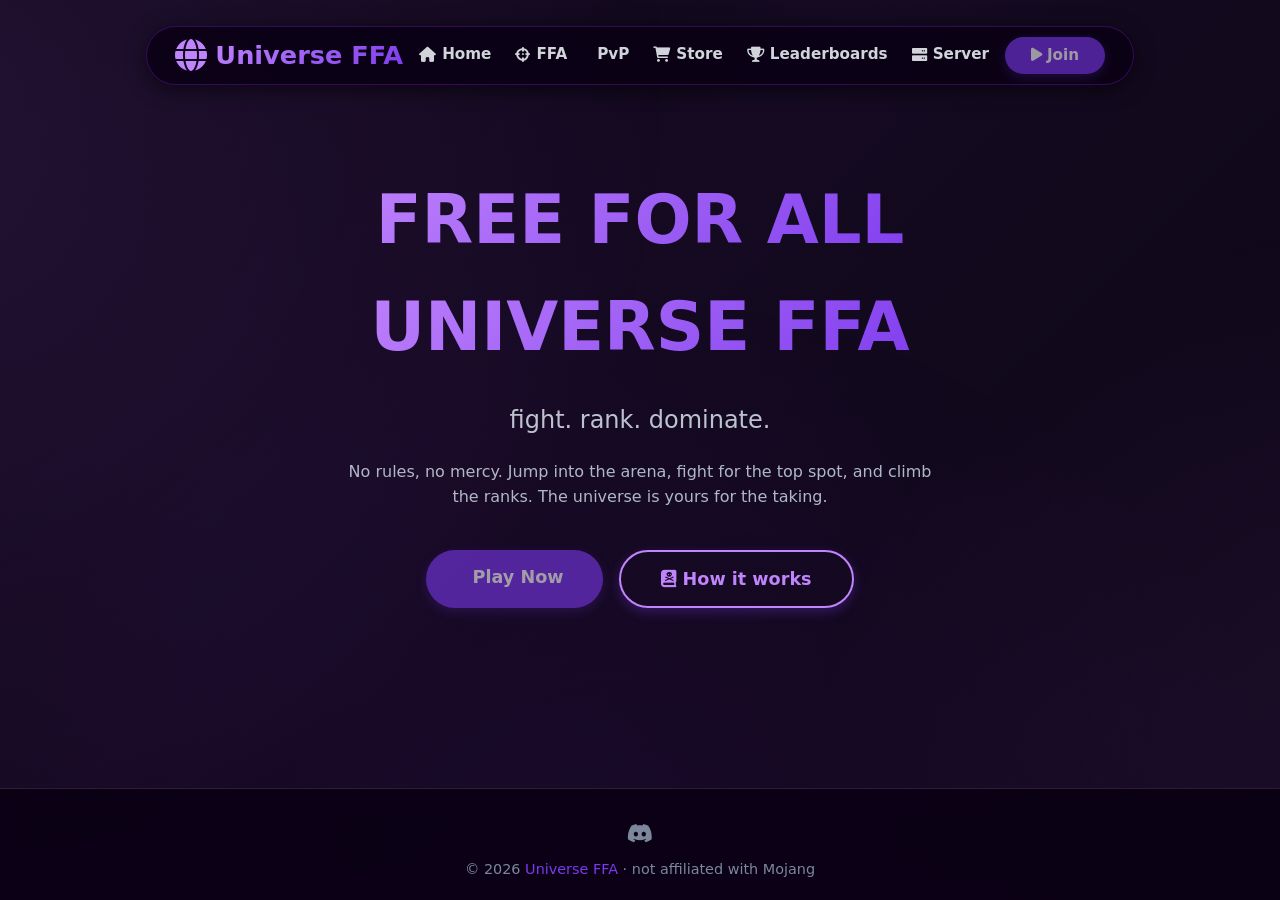
==== commit ee443a3f: "Update index.html" ====
--- a/index.html
+++ b/index.html
@@ -26,7 +26,7 @@
         <a href="leaderboards.html"><i class="fas fa-trophy"></i> Leaderboards</a>
         <a href="server.html"><i class="fas fa-server"></i> Server</a>
       </div>
-      <a href="minecraft://scarletsmp.playwithbao.com:48316" class="btn"><i class="fas fa-play"></i> Join</a>
+      <a href="#" class="btn" style="pointer-events: none; opacity: 0.6;"><i class="fas fa-play"></i> Join</a>
     </nav>
   </div>
   <div class="container">
@@ -36,7 +36,7 @@
       <div class="subtitle">fight. rank. dominate.</div>
       <p>No rules, no mercy. Jump into the arena, fight for the top spot, and climb the ranks. The universe is yours for the taking.</p>
       <div class="hero-actions" style="display: flex; gap: 1rem; justify-content: center; flex-wrap: wrap;">
-        <a href="minecraft://scarletsmp.playwithbao.com:48316" class="btn" style="font-size: 1.1rem; padding: 0.8rem 2.5rem;"><i class="fas fa-sword"></i> Play Now</a>
+        <a href="#" class="btn" style="font-size: 1.1rem; padding: 0.8rem 2.5rem; pointer-events: none; opacity: 0.6;"><i class="fas fa-sword"></i> Play Now</a>
         <a href="ffa.html" class="btn btn-outline" style="font-size: 1.1rem; padding: 0.8rem 2.5rem;"><i class="fas fa-book-dead"></i> How it works</a>
       </div>
     </div>
--- a/style.css
+++ b/style.css
@@ -2,11 +2,9 @@
 html { scroll-behavior: smooth; }
 body {
   font-family: 'Segoe UI', Roboto, system-ui, sans-serif;
-  background-image: url('mc-bg.png');
-  background-size: cover;
-  background-position: center;
+  /* RICH DARK PURPLE GRADIENT BACKGROUND */
+  background: linear-gradient(135deg, #0b0712 0%, #150a22 40%, #0b0712 100%);
   background-attachment: fixed;
-  background-repeat: no-repeat;
   color: #f0f0f0;
   line-height: 1.6;
   min-height: 100vh;
@@ -15,15 +13,9 @@
   overflow-x: hidden;
   position: relative;
 }
+
+/* Purple glow effects on top of the background */
 body::before {
-  content: '';
-  position: fixed;
-  top: 0; left: 0; width: 100%; height: 100%;
-  background: rgba(10, 0, 20, 0.80);
-  z-index: -2;
-  pointer-events: none;
-}
-body::after {
   content: '';
   position: fixed;
   top: -50%; left: -50%; width: 200%; height: 200%;
@@ -34,6 +26,7 @@
   z-index: -1;
   pointer-events: none;
 }
+
 @keyframes moveGlows {
   0% { transform: translate(0%, 0%) scale(1); }
   25% { transform: translate(-5%, -5%) scale(1.1); }
@@ -41,6 +34,7 @@
   75% { transform: translate(-10%, 5%) scale(1.05); }
   100% { transform: translate(0%, 0%) scale(1); }
 }
+
 .container { max-width: 1200px; margin: 0 auto; padding: 0 1.5rem; margin-top: 10px; }
 
 @keyframes fadeInDown {
